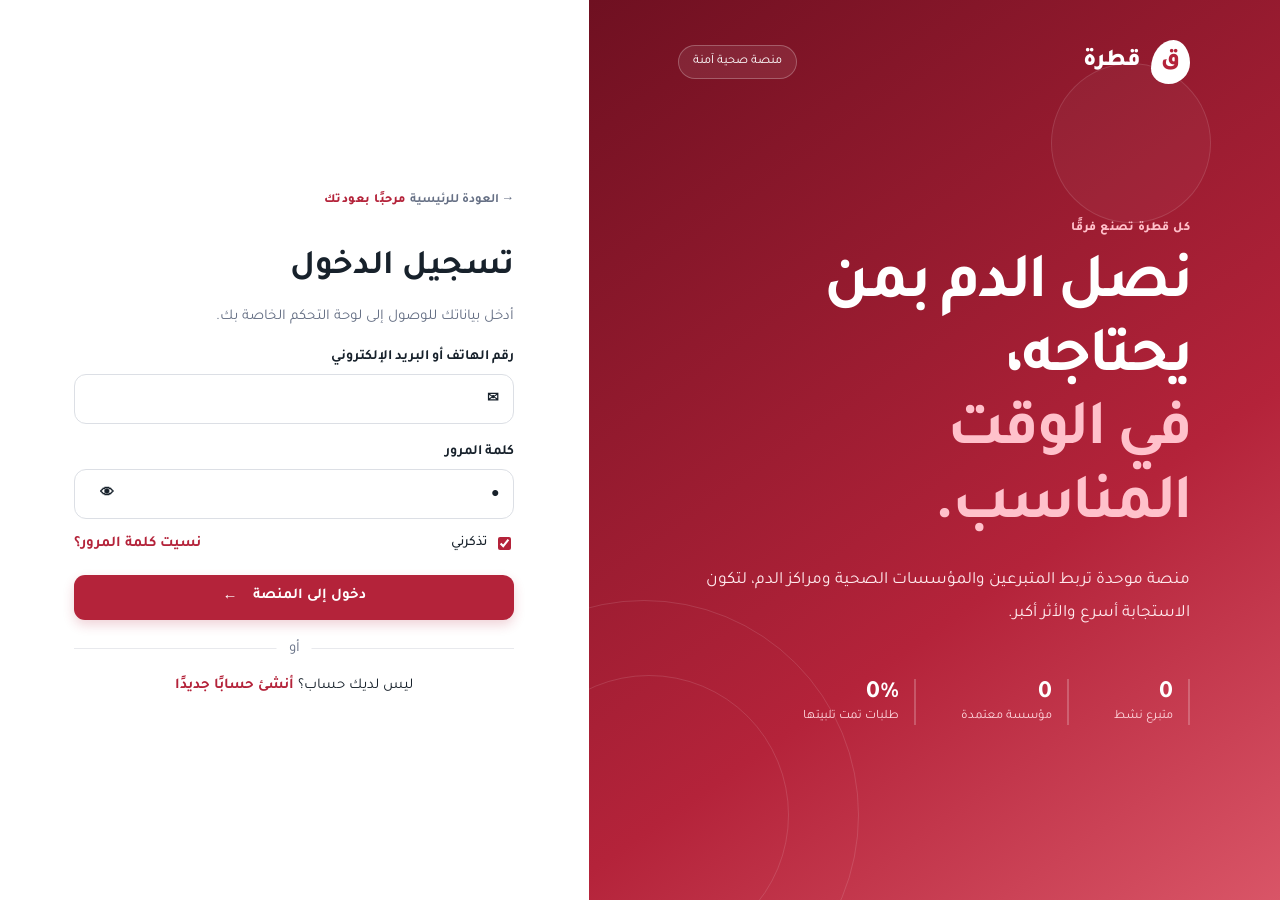
==== login.html @ ece68a0a "Initial MVP" ====
<!doctype html>
<html lang="ar" dir="rtl">
<head>
  <meta charset="UTF-8">
  <meta name="viewport" content="width=device-width, initial-scale=1.0">
  <meta name="theme-color" content="#b4233a">
  <title>تسجيل الدخول | قطرة</title>
  <link rel="preconnect" href="https://fonts.googleapis.com">
  <link rel="preconnect" href="https://fonts.gstatic.com" crossorigin>
  <link href="https://fonts.googleapis.com/css2?family=Tajawal:wght@400;500;600;700;800&display=swap" rel="stylesheet">
  <link rel="stylesheet" href="styles.css">
</head>
<body>
  <div id="toast" class="toast" role="status" aria-live="polite"></div>
  <main class="login-screen">
    <section class="login-visual">
      <nav class="landing-nav"><a class="brand brand-light" href="index.html"><span class="brand-mark">ق</span><span>قطرة</span></a><span class="secure-pill">منصة صحية آمنة</span></nav>
      <div class="hero-copy"><span class="eyebrow light">كل قطرة تصنع فرقًا</span><h1>نصل الدم بمن يحتاجه،<br><em>في الوقت المناسب.</em></h1><p>منصة موحدة تربط المتبرعين والمؤسسات الصحية ومراكز الدم، لتكون الاستجابة أسرع والأثر أكبر.</p><div class="impact-row"><div><strong>0</strong><span>متبرع نشط</span></div><div><strong>0</strong><span>مؤسسة معتمدة</span></div><div><strong>0%</strong><span>طلبات تمت تلبيتها</span></div></div></div>
      <div class="blood-art" aria-hidden="true"><span></span><span></span><span></span></div>
    </section>
    <section class="login-panel">
      <div class="login-box">
        <a class="auth-back" href="index.html">→ العودة للرئيسية</a>
        <div class="mobile-brand"><span class="brand-mark">ق</span><strong>قطرة</strong></div>
        <span class="eyebrow">مرحبًا بعودتك</span><h2>تسجيل الدخول</h2><p class="muted">أدخل بياناتك للوصول إلى لوحة التحكم الخاصة بك.</p>
        <form id="login-form" novalidate>
          <label>رقم الهاتف أو البريد الإلكتروني<div class="input-wrap"><span>✉</span><input id="login-id" type="text" autocomplete="username" required></div></label>
          <label>كلمة المرور<div class="input-wrap"><span>●</span><input id="login-password" type="password" autocomplete="current-password" minlength="8" required><button type="button" class="icon-btn password-toggle" aria-label="إظهار كلمة المرور">👁</button></div></label>
          <div class="form-between"><label class="check"><input type="checkbox" checked> تذكرني</label><button type="button" class="link-btn" id="forgot-password">نسيت كلمة المرور؟</button></div>
          <button class="primary-btn wide" type="submit">دخول إلى المنصة <span>←</span></button>
        </form>
        <div class="divider"><span>أو</span></div><p class="signup-line">ليس لديك حساب؟ <a class="link-btn" href="register.html">أنشئ حسابًا جديدًا</a></p>
      </div>
    </section>
  </main>
  <script src="accounts.js"></script>
  <script src="login.js"></script>
</body>
</html>
---- styles.css ----
:root{--primary:#b4233a;--primary-dark:#83172a;--primary-soft:#fff0f2;--ink:#17212b;--muted:#667085;--line:#e8e9ed;--surface:#fff;--bg:#f6f7f9;--green:#138a62;--green-soft:#eaf8f2;--amber:#c98213;--amber-soft:#fff7e6;--blue:#3478d4;--blue-soft:#edf5ff;--shadow:0 12px 34px rgba(30,36,50,.08);--radius:18px}
*{box-sizing:border-box}html{scroll-behavior:smooth}body{margin:0;font-family:"Tajawal",sans-serif;background:var(--bg);color:var(--ink);font-size:15px}button,input,select,textarea{font:inherit}button{cursor:pointer}a{text-decoration:none;color:inherit}.hidden{display:none!important}.mobile-only{display:none}.muted{color:var(--muted);line-height:1.7}.eyebrow{display:inline-block;color:var(--primary);font-size:.78rem;font-weight:800;letter-spacing:.04em;margin-bottom:8px}.eyebrow.light{color:#ffc0ca}.brand{display:flex;align-items:center;gap:10px;font-size:1.5rem;font-weight:800}.brand-mark{display:grid;place-items:center;width:39px;height:44px;color:#fff;background:var(--primary);border-radius:58% 42% 55% 45% / 65% 52% 48% 35%;font-weight:800}.brand-light .brand-mark{color:var(--primary);background:#fff}.login-screen{min-height:100vh;display:grid;grid-template-columns:1.08fr .92fr;background:#fff}.login-visual{position:relative;overflow:hidden;padding:40px 7vw;background:linear-gradient(145deg,#6f1021,#b4233a 63%,#d95567);color:#fff;display:flex;flex-direction:column}.landing-nav{display:flex;align-items:center;justify-content:space-between;z-index:1}.secure-pill{border:1px solid rgba(255,255,255,.25);border-radius:999px;padding:8px 14px;font-size:.8rem;background:rgba(255,255,255,.08)}.hero-copy{margin:auto 0;max-width:620px;position:relative;z-index:1}.hero-copy h1{font-size:clamp(2.6rem,5vw,5.2rem);line-height:1.15;margin:8px 0 20px;letter-spacing:-.04em}.hero-copy h1 em{font-style:normal;color:#ffc1cb}.hero-copy>p{font-size:1.08rem;line-height:1.9;max-width:540px;color:#ffe9ed}.impact-row{display:flex;gap:45px;margin-top:48px}.impact-row div{display:flex;flex-direction:column;border-right:2px solid rgba(255,255,255,.22);padding-right:15px}.impact-row strong{font-size:1.55rem}.impact-row span{font-size:.8rem;color:#ffd7de}.blood-art span{position:absolute;border:1px solid rgba(255,255,255,.12);border-radius:50%}.blood-art span:nth-child(1){width:430px;height:430px;left:-160px;bottom:-130px}.blood-art span:nth-child(2){width:280px;height:280px;left:-80px;bottom:-55px}.blood-art span:nth-child(3){width:160px;height:160px;right:10%;top:7%;background:rgba(255,255,255,.035)}.login-panel{display:grid;place-items:center;padding:42px}.login-box{width:min(440px,100%)}.login-box h2{font-size:2.15rem;margin:4px 0}.mobile-brand{display:none}.login-box label{display:block;font-weight:700;font-size:.88rem;margin:20px 0 8px}.input-wrap{height:50px;border:1px solid #dcdfe5;border-radius:12px;display:flex;align-items:center;padding:0 14px;gap:10px;margin-top:8px;transition:.2s}.input-wrap:focus-within{border-color:var(--primary);box-shadow:0 0 0 3px var(--primary-soft)}.input-wrap input{border:0;outline:0;width:100%;background:transparent}.icon-btn{border:0;background:transparent;color:inherit;width:40px;height:40px;border-radius:10px;display:inline-grid;place-items:center}.icon-btn:hover{background:#f0f1f3}.form-between{display:flex;justify-content:space-between;align-items:center;margin:15px 0 22px}.form-between label{margin:0;font-weight:500}.check{display:flex!important;align-items:center;gap:7px}.check input{accent-color:var(--primary)}.link-btn{border:0;background:none;color:var(--primary);font-weight:700;padding:0}.primary-btn,.secondary-btn,.danger-btn{border:0;border-radius:11px;padding:12px 18px;font-weight:700;transition:.2s}.primary-btn{background:var(--primary);color:#fff;box-shadow:0 5px 12px rgba(180,35,58,.2)}.primary-btn:hover{background:var(--primary-dark);transform:translateY(-1px)}.secondary-btn{background:#fff;border:1px solid var(--line);color:var(--ink)}.danger-btn{background:var(--primary-soft);color:var(--primary)}.wide{width:100%;display:flex;justify-content:center;gap:16px}.divider{height:1px;background:var(--line);margin:28px 0;position:relative}.divider span{position:absolute;left:50%;top:50%;transform:translate(-50%,-50%);background:#fff;padding:0 12px;color:var(--muted)}.signup-line{text-align:center}.demo-box{margin-top:26px;padding:14px;background:#fafafa;border-radius:12px;display:flex;align-items:center;justify-content:space-between;color:var(--muted);font-size:.85rem}.demo-box select{border:0;background:transparent;color:var(--primary);font-weight:700;outline:0}.app-shell{min-height:100vh}.sidebar{position:fixed;right:0;top:0;bottom:0;width:270px;background:#fff;border-left:1px solid var(--line);padding:25px 18px;display:flex;flex-direction:column;z-index:20}.sidebar-head{display:flex;justify-content:space-between;padding:0 10px 22px}.role-card{display:flex;align-items:center;gap:10px;padding:14px 10px;background:#fafafa;border-radius:14px;margin-bottom:22px}.avatar{width:40px;height:40px;border-radius:12px;display:grid;place-items:center;background:var(--primary-soft);color:var(--primary);font-weight:800}.avatar.small{width:36px;height:36px}.role-card div:nth-child(2),.profile-button span:nth-child(2){display:flex;flex-direction:column;min-width:0}.role-card strong{font-size:.9rem}.role-card span,.profile-button small{color:var(--muted);font-size:.72rem}.online-dot{width:8px;height:8px;border-radius:50%;background:#20b882;margin-right:auto}.side-nav{overflow:auto;display:flex;flex-direction:column;gap:4px}.nav-label{font-size:.72rem;color:#98a0ab;font-weight:700;padding:12px}.nav-item{display:flex;align-items:center;gap:12px;border:0;background:transparent;border-radius:11px;padding:11px 13px;color:#57606b;text-align:right;width:100%;font-weight:600}.nav-item:hover{background:#faf2f4;color:var(--primary)}.nav-item.active{background:var(--primary-soft);color:var(--primary);font-weight:800}.nav-item .nav-icon{width:22px;text-align:center}.nav-badge{margin-right:auto;background:var(--primary);color:#fff;border-radius:999px;font-size:.68rem;padding:2px 7px}.sidebar-footer{margin-top:auto}.support-card{background:linear-gradient(140deg,#fff2f4,#fff);padding:13px;border:1px solid #f7dce1;border-radius:13px;display:flex;gap:10px}.support-card div{display:flex;flex-direction:column}.support-card strong{font-size:.8rem}.support-card small{color:var(--muted);font-size:.68rem;line-height:1.5}.support-icon{color:var(--primary);font-size:1.3rem}.logout-btn{width:100%;border:0;background:none;color:var(--muted);text-align:right;padding:16px 12px 0}.main-content{margin-right:270px;min-height:100vh}.topbar{height:90px;background:rgba(255,255,255,.9);backdrop-filter:blur(14px);border-bottom:1px solid var(--line);display:flex;justify-content:space-between;align-items:center;padding:0 34px;position:sticky;top:0;z-index:15}.topbar h1{font-size:1.35rem;margin:0}.topbar p{font-size:.75rem;color:var(--muted);margin:5px 0 0}.topbar-start,.top-actions{display:flex;align-items:center;gap:14px}.search{width:280px;height:43px;background:#f7f7f8;border:1px solid #eeeeef;border-radius:11px;display:flex;align-items:center;padding:0 12px;gap:8px}.search input{border:0;outline:0;background:none;width:100%}.search kbd{font-size:.65rem;color:#9b9da3;border:1px solid #ddd;padding:2px 5px;border-radius:5px;direction:ltr}.notify-btn{position:relative;border:1px solid var(--line);background:#fff}.notify-btn b{position:absolute;top:-3px;left:-3px;background:var(--primary);color:#fff;border-radius:10px;font-size:.6rem;padding:2px 5px;border:2px solid #fff}.profile-button{display:flex;align-items:center;gap:9px;border:0;background:none;text-align:right}.page-content{padding:28px 34px 50px;max-width:1600px;margin:auto}.welcome{display:flex;align-items:center;justify-content:space-between;margin-bottom:25px}.welcome h2{font-size:1.7rem;margin:0 0 5px}.welcome p{margin:0;color:var(--muted)}.button-row{display:flex;gap:9px}.stats-grid{display:grid;grid-template-columns:repeat(4,1fr);gap:16px;margin-bottom:20px}.stat-card,.card{background:#fff;border:1px solid #eceef0;border-radius:var(--radius);box-shadow:0 3px 10px rgba(30,36,50,.025)}.stat-card{padding:20px}.stat-top{display:flex;align-items:start;justify-content:space-between}.stat-icon{width:43px;height:43px;border-radius:13px;display:grid;place-items:center;background:var(--primary-soft);color:var(--primary);font-weight:800}.stat-icon.green{background:var(--green-soft);color:var(--green)}.stat-icon.blue{background:var(--blue-soft);color:var(--blue)}.stat-icon.amber{background:var(--amber-soft);color:var(--amber)}.stat-label{color:var(--muted);font-size:.84rem}.stat-value{font-size:1.8rem;font-weight:800;margin:9px 0 4px}.trend{font-size:.72rem;color:var(--green);font-weight:700}.trend.down{color:var(--primary)}.dashboard-grid{display:grid;grid-template-columns:1.65fr 1fr;gap:18px;margin-bottom:18px}.card{padding:20px}.card-head{display:flex;align-items:center;justify-content:space-between;margin-bottom:20px}.card-head h3{font-size:1rem;margin:0}.card-head p{font-size:.75rem;color:var(--muted);margin:4px 0 0}.text-action{border:0;background:none;color:var(--primary);font-weight:700;font-size:.8rem}.chart{height:220px;display:flex;align-items:end;gap:16px;padding:20px 8px 0;border-bottom:1px solid var(--line);background:repeating-linear-gradient(to top,transparent,transparent 54px,#f2f3f4 55px)}.bar-group{flex:1;height:100%;display:flex;align-items:end;justify-content:center;gap:5px;position:relative}.bar{width:13px;border-radius:7px 7px 2px 2px;background:var(--primary);min-height:10px;transition:.3s}.bar.alt{background:#efb3bd}.bar-group span{position:absolute;bottom:-25px;font-size:.67rem;color:var(--muted)}.chart-legend{display:flex;gap:18px;margin-top:35px;font-size:.75rem;color:var(--muted)}.legend-dot{display:inline-block;width:8px;height:8px;border-radius:50%;background:var(--primary);margin-left:5px}.legend-dot.alt{background:#efb3bd}.blood-grid{display:grid;grid-template-columns:repeat(4,1fr);gap:10px}.blood-cell{border:1px solid var(--line);border-radius:12px;padding:12px;text-align:center;position:relative;overflow:hidden}.blood-cell.low{border-color:#f4cbd1;background:#fffafb}.blood-type{font-weight:800;color:var(--primary);font-size:1.05rem}.blood-cell strong{display:block;font-size:1.35rem;margin:5px}.blood-cell small{color:var(--muted)}.progress{height:5px;background:#eee;border-radius:5px;margin-top:9px;overflow:hidden}.progress span{display:block;height:100%;background:var(--green);border-radius:5px}.blood-cell.low .progress span{background:var(--primary)}.table-card{overflow:hidden}.table-wrap{overflow-x:auto}.data-table{width:100%;border-collapse:collapse;white-space:nowrap}.data-table th{text-align:right;color:#8b929c;font-size:.73rem;font-weight:700;background:#fafafa;padding:12px}.data-table td{padding:14px 12px;border-bottom:1px solid #f0f1f2;font-size:.82rem}.data-table tr:last-child td{border-bottom:0}.request-id{font-weight:800;color:var(--primary)}.status{display:inline-flex;align-items:center;gap:5px;padding:5px 9px;border-radius:999px;font-size:.7rem;font-weight:700}.status::before{content:"";width:5px;height:5px;border-radius:50%;background:currentColor}.status.green{color:var(--green);background:var(--green-soft)}.status.red{color:var(--primary);background:var(--primary-soft)}.status.amber{color:var(--amber);background:var(--amber-soft)}.status.blue{color:var(--blue);background:var(--blue-soft)}.status.gray{color:#667085;background:#f0f1f3}.urgent{font-weight:800;color:var(--primary)}.action-dots{border:0;background:none;font-size:1.2rem}.page-heading{display:flex;justify-content:space-between;align-items:end;margin-bottom:20px}.page-heading h2{margin:0;font-size:1.5rem}.page-heading p{margin:6px 0 0;color:var(--muted)}.filters{display:flex;gap:10px;margin-bottom:16px}.filter-control{border:1px solid var(--line);background:#fff;border-radius:10px;padding:10px 12px;color:#555;min-width:140px}.empty{text-align:center;padding:60px 20px}.empty-icon{width:65px;height:65px;border-radius:20px;background:var(--primary-soft);display:grid;place-items:center;color:var(--primary);font-size:1.7rem;margin:0 auto 15px}.list{display:flex;flex-direction:column}.list-item{display:flex;gap:13px;padding:15px 0;border-bottom:1px solid var(--line);align-items:center}.list-item:last-child{border:0}.list-item-icon{width:42px;height:42px;border-radius:12px;display:grid;place-items:center;background:var(--primary-soft);color:var(--primary);flex:none}.list-item-main{flex:1}.list-item-main strong{display:block;font-size:.85rem}.list-item-main p{margin:4px 0 0;color:var(--muted);font-size:.75rem}.list-item time{font-size:.7rem;color:#9ca1a9}.notification.unread{background:#fff9fa;margin:0 -20px;padding-right:20px;padding-left:20px}.donor-hero{background:linear-gradient(135deg,#81182a,#bd3047);color:#fff;border-radius:22px;padding:28px;display:flex;justify-content:space-between;align-items:center;margin-bottom:18px;overflow:hidden;position:relative}.donor-hero h2{font-size:1.7rem;margin:0 0 8px}.availability{display:flex;align-items:center;gap:12px;background:rgba(255,255,255,.12);padding:14px 18px;border-radius:14px}.toggle{width:48px;height:26px;border:0;border-radius:20px;background:#fff;position:relative}.toggle::after{content:"";position:absolute;top:4px;left:4px;width:18px;height:18px;border-radius:50%;background:var(--green);transition:.2s}.toggle.off{background:#ddd}.toggle.off::after{left:26px;background:#888}.modal-backdrop{position:fixed;inset:0;background:rgba(17,24,39,.52);display:grid;place-items:center;padding:20px;z-index:100;backdrop-filter:blur(3px)}.modal{width:min(620px,100%);max-height:90vh;overflow:auto;background:#fff;border-radius:20px;box-shadow:var(--shadow)}.modal-head{display:flex;justify-content:space-between;align-items:start;padding:23px 24px;border-bottom:1px solid var(--line)}.modal-head h2{margin:0}.modal-body{padding:24px}.form-grid{display:grid;grid-template-columns:1fr 1fr;gap:15px}.field{display:flex;flex-direction:column;gap:7px;font-size:.8rem;font-weight:700}.field.full{grid-column:1/-1}.field input,.field select,.field textarea{border:1px solid var(--line);border-radius:10px;padding:11px;outline:none;background:#fff}.field input:focus,.field select:focus,.field textarea:focus{border-color:var(--primary);box-shadow:0 0 0 3px var(--primary-soft)}.modal-actions{display:flex;justify-content:flex-start;gap:9px;margin-top:22px}.toast{position:fixed;left:25px;bottom:25px;background:#173d31;color:#fff;padding:13px 18px;border-radius:12px;box-shadow:var(--shadow);z-index:200;transform:translateY(90px);opacity:0;transition:.3s}.toast.show{transform:none;opacity:1}.overlay{display:none}
@media(max-width:1100px){.stats-grid{grid-template-columns:repeat(2,1fr)}.dashboard-grid{grid-template-columns:1fr}.login-visual{padding:35px}.hero-copy h1{font-size:3rem}.impact-row{gap:20px}.search{width:210px}}
@media(max-width:780px){.mobile-only{display:inline-grid}.login-screen{grid-template-columns:1fr}.login-visual{display:none}.login-panel{padding:25px;min-height:100vh}.mobile-brand{display:flex;align-items:center;gap:9px;margin-bottom:45px;font-size:1.4rem}.sidebar{transform:translateX(105%);transition:.25s;width:280px}.sidebar.open{transform:none;box-shadow:-15px 0 40px rgba(0,0,0,.15)}.overlay.show{display:block;position:fixed;inset:0;background:rgba(0,0,0,.35);z-index:19}.main-content{margin-right:0}.topbar{height:75px;padding:0 17px}.topbar p,.profile-button span:nth-child(2),.profile-button>span:last-child,.search{display:none}.page-content{padding:20px 16px 40px}.welcome,.page-heading{align-items:start;gap:15px}.welcome h2{font-size:1.35rem}.stats-grid{grid-template-columns:1fr 1fr;gap:10px}.stat-card{padding:15px}.stat-value{font-size:1.45rem}.blood-grid{grid-template-columns:repeat(2,1fr)}.filters{overflow-x:auto}.donor-hero{flex-direction:column;align-items:start;gap:20px}.form-grid{grid-template-columns:1fr}.field.full{grid-column:auto}}
@media(max-width:460px){.stats-grid{grid-template-columns:1fr}.welcome,.page-heading{flex-direction:column}.button-row{width:100%}.button-row button{flex:1}.login-panel{padding:20px}.impact-row{flex-direction:column}.top-actions{gap:5px}}

/* Public landing page */
.landing-screen{min-height:100vh;background:#fff;overflow:hidden}.public-header{height:84px;max-width:1320px;margin:auto;padding:0 34px;display:flex;align-items:center;gap:55px;position:relative;z-index:10}.public-nav{display:flex;align-items:center;gap:32px;margin:auto}.public-nav a{font-size:.88rem;font-weight:600;color:#4b5563;transition:.2s}.public-nav a:hover{color:var(--primary)}.public-actions{display:flex;align-items:center;gap:8px}.ghost-btn{border:0;background:transparent;padding:11px 16px;font-weight:700;color:var(--ink)}.public-menu-btn{display:none}.landing-hero{min-height:650px;max-width:1320px;margin:auto;padding:45px 50px 72px;display:grid;grid-template-columns:1.02fr .98fr;align-items:center;gap:65px}.hero-content{position:relative;z-index:2}.landing-kicker{display:inline-flex;align-items:center;gap:8px;background:var(--primary-soft);color:var(--primary);border:1px solid #f8d6dc;border-radius:999px;padding:7px 12px;font-size:.78rem;font-weight:800}.landing-kicker i{width:7px;height:7px;background:var(--primary);border-radius:50%;box-shadow:0 0 0 5px rgba(180,35,58,.09)}.hero-content h1{font-size:clamp(3.2rem,6vw,5.8rem);line-height:1.05;letter-spacing:-.06em;margin:22px 0 24px}.hero-content h1 em{font-style:normal;color:var(--primary)}.hero-content>p{max-width:600px;color:var(--muted);font-size:1.08rem;line-height:2}.hero-actions{display:flex;align-items:center;gap:24px;margin-top:32px}.hero-primary{padding:15px 23px;border-radius:13px}.watch-link{display:flex;align-items:center;gap:9px;font-size:.88rem;font-weight:700}.play-icon{width:38px;height:38px;border:1px solid #e3e5e8;border-radius:50%;display:grid;place-items:center;color:var(--primary);font-size:.7rem}.trust-row{display:flex;align-items:center;gap:12px;margin-top:42px}.avatar-stack{display:flex;direction:ltr}.avatar-stack span,.mini-avatars span{width:33px;height:33px;border-radius:50%;border:3px solid #fff;background:#f8d7dd;color:var(--primary);display:grid;place-items:center;font-size:.7rem;font-weight:800;margin-left:-8px}.avatar-stack span:nth-child(even),.mini-avatars span:nth-child(even){background:#dfe8f1;color:#385671}.trust-row>div:last-child{display:flex;flex-direction:column}.trust-row strong{font-size:.84rem}.trust-row small{font-size:.72rem;color:var(--muted);margin-top:3px}.hero-visual{height:530px;position:relative;display:grid;place-items:center}.hero-visual::before{content:"";position:absolute;inset:6% 7%;background:radial-gradient(circle,#fff 28%,#fff2f4 29%,#fff7f8 54%,transparent 55%);border-radius:50%}.hero-circle{position:absolute;border-radius:50%;border:1px dashed #efc3ca}.circle-one{width:450px;height:450px}.circle-two{width:340px;height:340px;border-style:solid;border-color:#f5d8dd}.drop-illustration{width:245px;height:300px;position:relative;z-index:2;background:linear-gradient(145deg,#d4455c 5%,#a81831 64%,#761326);border-radius:68% 32% 66% 34% / 72% 45% 55% 28%;transform:rotate(45deg);box-shadow:-24px 32px 45px rgba(139,22,42,.25),inset 10px 10px 24px rgba(255,255,255,.16);display:grid;place-items:center}.drop-shine{position:absolute;width:46px;height:100px;border-radius:60%;background:linear-gradient(to bottom,rgba(255,255,255,.45),transparent);right:42px;top:25px}.heart-line{color:#fff;font-size:4rem;transform:rotate(-45deg);filter:drop-shadow(0 4px 8px rgba(0,0,0,.18))}.floating-card{position:absolute;z-index:4;background:rgba(255,255,255,.95);box-shadow:0 18px 45px rgba(50,31,35,.12);border:1px solid rgba(255,255,255,.8);border-radius:15px;padding:13px 15px;display:flex;align-items:center;gap:10px;backdrop-filter:blur(10px)}.emergency-card{right:-12px;top:82px}.emergency-card b{font-size:.65rem;color:var(--green);background:var(--green-soft);padding:5px 7px;border-radius:7px}.float-icon{width:35px;height:35px;background:var(--primary-soft);color:var(--primary);border-radius:10px;display:grid;place-items:center;font-weight:800}.floating-card div:not(.mini-avatars){display:flex;flex-direction:column}.floating-card strong{font-size:.78rem}.floating-card small{font-size:.66rem;color:var(--muted);margin-top:3px}.donor-card{left:-20px;bottom:85px}.mini-avatars{display:flex;direction:ltr;padding-left:7px}.mini-avatars span{width:29px;height:29px}.pulse-ring{position:absolute;width:15px;height:15px;border-radius:50%;background:var(--green);right:20px;bottom:140px;box-shadow:0 0 0 7px rgba(19,138,98,.12),0 0 0 14px rgba(19,138,98,.06)}.impact-strip{max-width:1250px;margin:0 auto 90px;display:grid;grid-template-columns:repeat(4,1fr);border:1px solid var(--line);border-radius:18px;box-shadow:0 12px 32px rgba(25,33,45,.05);background:#fff;padding:22px 10px}.impact-strip>div{display:flex;align-items:center;justify-content:center;gap:13px;border-left:1px solid var(--line)}.impact-strip>div:last-child{border:0}.impact-icon{width:42px;height:42px;border-radius:13px;background:var(--primary-soft);color:var(--primary);display:grid;place-items:center;font-weight:800}.impact-strip p{margin:0;display:flex;flex-direction:column}.impact-strip strong{font-size:1.35rem}.impact-strip small{font-size:.72rem;color:var(--muted);margin-top:3px}.public-section{padding:95px 35px;max-width:1250px;margin:auto}.section-intro{text-align:center;max-width:590px;margin:0 auto 50px}.section-intro h2{font-size:2.3rem;margin:5px 0 12px}.section-intro p{color:var(--muted);line-height:1.8}.steps-grid{display:grid;grid-template-columns:repeat(3,1fr);gap:20px}.step-card{padding:28px;border:1px solid var(--line);border-radius:20px;position:relative;background:#fff;transition:.25s}.step-card:hover{transform:translateY(-5px);box-shadow:var(--shadow)}.step-card.featured{background:linear-gradient(145deg,#8f192d,#bd3047);color:#fff;border-color:transparent;box-shadow:0 18px 40px rgba(180,35,58,.18)}.step-number{position:absolute;left:22px;top:20px;font-size:2.2rem;font-weight:800;color:#eef0f2}.featured .step-number{color:rgba(255,255,255,.13)}.feature-icon{width:52px;height:52px;border-radius:15px;background:var(--primary-soft);color:var(--primary);display:grid;place-items:center;font-size:1.3rem;margin-bottom:28px}.featured .feature-icon{background:rgba(255,255,255,.13);color:#fff}.step-card h3{margin:0 0 10px}.step-card p{color:var(--muted);line-height:1.8;margin:0;font-size:.85rem}.featured p{color:#ffe3e8}.services-section{max-width:none;background:#fafafb}.services-section .service-grid,.services-section .section-intro{max-width:1180px;margin-left:auto;margin-right:auto}.service-grid{display:grid;grid-template-columns:repeat(4,1fr);gap:16px}.service-grid article{background:#fff;border:1px solid var(--line);border-radius:17px;padding:24px}.service-grid article>span{display:grid;place-items:center;width:46px;height:46px;border-radius:13px;background:var(--primary-soft);color:var(--primary);font-size:1.2rem}.service-grid h3{margin:18px 0 8px}.service-grid p{font-size:.8rem;color:var(--muted);line-height:1.8;margin:0}.public-cta{max-width:1180px;margin:90px auto;padding:50px 58px;border-radius:25px;color:#fff;background:linear-gradient(120deg,#711326,#b4233a 65%,#d64b61);display:flex;align-items:center;justify-content:space-between;gap:35px;box-shadow:0 22px 50px rgba(125,20,38,.18)}.public-cta h2{font-size:2rem;max-width:600px;margin:5px 0}.public-cta p{color:#ffdae0}.light-btn{border:0;background:#fff;color:var(--primary);border-radius:12px;padding:14px 20px;font-weight:800;white-space:nowrap}.public-footer{max-width:1250px;margin:auto;border-top:1px solid var(--line);padding:30px 15px;display:flex;align-items:center;gap:30px;color:var(--muted);font-size:.75rem}.public-footer p{margin:auto}

/* Registration and authentication */
.auth-back{border:0;background:transparent;color:var(--muted);padding:0;margin-bottom:35px;font-size:.8rem;font-weight:700}.auth-back:hover{color:var(--primary)}.register-screen{min-height:100vh;background:#fff}.register-header{height:78px;padding:0 4vw;display:flex;align-items:center;justify-content:space-between;border-bottom:1px solid var(--line);position:relative;z-index:3}.register-header p{font-size:.82rem;color:var(--muted)}.register-layout{min-height:calc(100vh - 78px);display:grid;grid-template-columns:minmax(320px,.72fr) 1.28fr}.register-aside{background:linear-gradient(150deg,#741326,#b4233a);padding:45px 5vw;color:#fff;display:flex;flex-direction:column;justify-content:center;position:relative;overflow:hidden}.register-aside::after{content:"";position:absolute;width:360px;height:360px;border-radius:50%;border:1px solid rgba(255,255,255,.1);left:-170px;bottom:-160px;box-shadow:0 0 0 70px rgba(255,255,255,.025),0 0 0 140px rgba(255,255,255,.018)}.light-back{color:#ffdbe2;position:absolute;top:34px;right:4vw}.register-aside h1{font-size:clamp(2rem,3.5vw,3.5rem);line-height:1.25;margin:8px 0 20px;max-width:510px}.register-aside p{color:#ffdbe2;line-height:1.9;max-width:500px}.register-benefits{list-style:none;padding:0;margin:55px 0 0;display:flex;flex-direction:column;gap:15px}.register-benefits li{display:flex;align-items:center;gap:10px;font-size:.85rem}.register-benefits span{width:25px;height:25px;border-radius:50%;display:grid;place-items:center;background:rgba(255,255,255,.13)}.register-content{padding:50px;display:grid;place-items:center;background:#fcfcfd}.register-box{width:min(680px,100%);background:#fff;border:1px solid var(--line);border-radius:22px;padding:34px;box-shadow:0 15px 45px rgba(30,36,50,.06)}.register-progress{display:flex;align-items:start;margin-bottom:42px}.progress-step{display:flex;flex-direction:column;align-items:center;gap:7px;color:#a0a5ad;min-width:90px}.progress-step b{width:31px;height:31px;border-radius:50%;display:grid;place-items:center;background:#f1f2f4;font-size:.75rem}.progress-step span{font-size:.66rem;font-weight:700;white-space:nowrap}.progress-step.active{color:var(--primary)}.progress-step.active b{background:var(--primary);color:#fff;box-shadow:0 0 0 6px var(--primary-soft)}.register-progress>i{height:1px;background:#e8e9ec;flex:1;margin-top:15px}.register-progress>i.active{background:var(--primary)}.register-step{display:none}.register-step.active{display:block;animation:stepIn .3s ease}.register-step h2{font-size:1.8rem;margin:4px 0 5px}@keyframes stepIn{from{opacity:0;transform:translateX(-15px)}to{opacity:1;transform:none}}.account-types{display:grid;gap:11px;margin:28px 0 22px}.account-type{border:1px solid var(--line);border-radius:13px;padding:14px;display:flex;align-items:center;gap:13px;cursor:pointer;transition:.2s}.account-type:hover,.account-type.selected{border-color:var(--primary);background:#fffafb;box-shadow:0 0 0 2px var(--primary-soft)}.account-type input{display:none}.account-icon{width:43px;height:43px;display:grid;place-items:center;border-radius:11px;background:var(--primary-soft);color:var(--primary);font-size:1.2rem}.account-type div{display:flex;flex-direction:column}.account-type strong{font-size:.86rem}.account-type small{font-size:.7rem;color:var(--muted);margin-top:4px}.account-type>i{margin-right:auto;width:20px;height:20px;border:1px solid #ddd;border-radius:50%;display:grid;place-items:center;color:transparent;font-style:normal;font-size:.65rem}.account-type.selected>i{background:var(--primary);border-color:var(--primary);color:#fff}.register-fields{margin-top:25px;max-height:48vh;overflow:auto;padding:3px 2px 12px}.field-error{display:none;color:var(--primary);font-weight:500}.field.invalid .field-error{display:block}.field.invalid input,.field.invalid select{border-color:var(--primary)}.terms-check{grid-column:1/-1!important;margin:4px 0!important;font-size:.77rem!important}.terms-check a{color:var(--primary)}.register-buttons{display:flex;justify-content:space-between;margin-top:25px}.success-step{text-align:center}.success-mark{width:72px;height:72px;border-radius:50%;background:var(--green-soft);color:var(--green);display:grid;place-items:center;font-size:2rem;margin:5px auto 22px;box-shadow:0 0 0 10px rgba(19,138,98,.05)}.otp-inputs{display:flex;justify-content:center;gap:10px;margin:28px 0}.otp-inputs input{width:52px;height:55px;border:1px solid var(--line);border-radius:11px;text-align:center;font-size:1.4rem;font-weight:800;outline:none}.otp-inputs input:focus{border-color:var(--primary);box-shadow:0 0 0 3px var(--primary-soft)}.resend-btn{margin-top:18px}

@media(max-width:1050px){.public-nav{gap:17px}.landing-hero{gap:20px;padding-left:30px;padding-right:30px}.hero-content h1{font-size:4rem}.service-grid{grid-template-columns:repeat(2,1fr)}.register-layout{grid-template-columns:340px 1fr}.register-content{padding:28px}}
@media(max-width:780px){.public-header{height:72px;padding:0 18px}.public-actions,.public-nav{display:none}.public-menu-btn{display:grid;margin-right:auto}.public-header.menu-open{height:auto;min-height:72px;flex-wrap:wrap;padding-bottom:17px}.public-header.menu-open .public-nav{order:3;width:100%;display:flex;flex-direction:column;align-items:stretch;gap:0}.public-header.menu-open .public-nav a{padding:12px;border-top:1px solid var(--line)}.landing-hero{grid-template-columns:1fr;padding:55px 20px 25px;text-align:center}.hero-content>p{margin-left:auto;margin-right:auto}.hero-content h1{font-size:3.5rem}.hero-actions,.trust-row{justify-content:center}.hero-visual{height:410px}.drop-illustration{width:190px;height:235px}.circle-one{width:340px;height:340px}.circle-two{width:270px;height:270px}.emergency-card{right:0}.donor-card{left:0;bottom:55px}.impact-strip{grid-template-columns:1fr 1fr;margin:30px 16px 50px}.impact-strip>div{padding:15px;border-bottom:1px solid var(--line)}.impact-strip>div:nth-child(2){border-left:0}.public-section{padding:65px 18px}.steps-grid{grid-template-columns:1fr}.section-intro h2{font-size:1.85rem}.public-cta{margin:60px 16px;padding:35px 25px;flex-direction:column;align-items:start}.public-footer{margin:0 16px;flex-direction:column;text-align:center}.public-footer p{margin:0}.register-header{padding:0 18px}.register-layout{grid-template-columns:1fr}.register-aside{display:none}.register-content{padding:30px 16px}.register-box{padding:25px}.register-progress{margin-bottom:32px}.login-box .auth-back{display:block}.register-fields{max-height:none}}
@media(max-width:480px){.hero-content h1{font-size:2.75rem}.hero-actions{flex-direction:column}.hero-visual{height:350px}.drop-illustration{width:155px;height:195px}.circle-one{width:290px;height:290px}.circle-two{width:220px;height:220px}.emergency-card{top:45px;transform:scale(.88);transform-origin:right}.donor-card{transform:scale(.88);transform-origin:left}.impact-strip{grid-template-columns:1fr}.impact-strip>div{border-left:0}.service-grid{grid-template-columns:1fr}.register-header p{font-size:0}.register-header p .link-btn{font-size:.78rem}.register-box{padding:20px 16px}.progress-step{min-width:70px}.progress-step span{font-size:.58rem}.register-fields{grid-template-columns:1fr}.terms-check{grid-column:auto!important}}

/* Two separate registration paths */
.register-box-wide{width:min(760px,100%)}.path-choices{display:grid;grid-template-columns:1fr 1fr;gap:16px;margin:30px 0}.path-choice{border:1px solid var(--line);background:#fff;border-radius:18px;padding:23px;text-align:right;display:flex;flex-direction:column;align-items:flex-start;min-height:285px;transition:.22s}.path-choice:hover{transform:translateY(-4px);border-color:var(--primary);box-shadow:var(--shadow)}.path-choice .path-icon{width:55px;height:55px;border-radius:16px;background:var(--primary-soft);color:var(--primary);display:grid;place-items:center;font-size:1.5rem;margin-bottom:24px}.path-choice .blue-path{background:var(--blue-soft);color:var(--blue)}.path-choice div{display:flex;flex-direction:column}.path-choice strong{font-size:1.15rem}.path-choice small{font-size:.76rem;color:var(--muted);line-height:1.7;margin:7px 0 10px}.path-choice ul{padding:0 18px 0 0;margin:8px 0;color:var(--muted);font-size:.73rem;line-height:1.9}.path-choice b{margin-top:auto;color:var(--primary);font-size:.78rem}.institution-path:hover{border-color:var(--blue)}.institution-path b{color:var(--blue)}.required{color:var(--primary)}.no-scroll{max-height:none;overflow:visible}.flow-tag{float:left;border-radius:999px;background:var(--primary-soft);color:var(--primary);padding:6px 10px;font-size:.67rem;font-weight:800}.form-section-title{font-size:.9rem;margin:25px 0 12px;padding-bottom:10px;border-bottom:1px solid var(--line);display:flex;align-items:center;gap:8px}.form-section-title span{color:var(--primary)}.scope-options{display:grid;grid-template-columns:repeat(3,1fr);gap:10px}.scope-options label{cursor:pointer}.scope-options input{position:absolute;opacity:0;pointer-events:none}.scope-options label>span{height:100%;border:1px solid var(--line);border-radius:12px;padding:13px;display:flex;flex-direction:column;transition:.2s}.scope-options label>span:hover,.scope-options input:checked+span{border-color:var(--primary);background:var(--primary-soft);box-shadow:0 0 0 2px rgba(180,35,58,.07)}.scope-options strong{font-size:.78rem}.scope-options small{font-size:.66rem;color:var(--muted);line-height:1.6;margin-top:5px}.service-details{background:#fafbfc;border:1px solid var(--line);border-radius:13px;padding:15px;margin-top:13px}.service-details h4{margin:0 0 12px;font-size:.78rem}.service-check-grid{display:grid;grid-template-columns:1fr 1fr;gap:8px}.service-check-grid span{font-size:.69rem;color:#4f5965;display:flex;align-items:center;gap:6px}.service-check-grid i{font-style:normal;width:17px;height:17px;border-radius:50%;background:var(--green-soft);color:var(--green);display:grid;place-items:center;font-size:.55rem}.documents-grid{display:grid;gap:9px}.document-upload{position:relative;display:flex;align-items:center;gap:12px;border:1px dashed #ccd0d6;border-radius:12px;padding:13px;cursor:pointer;transition:.2s}.document-upload:hover,.document-upload.has-file{border-color:var(--primary);background:#fffafb}.document-upload input{position:absolute;width:1px;height:1px;opacity:0}.document-upload>span{width:38px;height:38px;border-radius:10px;background:var(--primary-soft);color:var(--primary);display:grid;place-items:center;font-weight:800}.document-upload>div{display:flex;flex-direction:column;min-width:0}.document-upload strong{font-size:.74rem}.document-upload small{font-size:.64rem;color:var(--muted);margin-top:3px}.document-upload>b{margin-right:auto;font-size:.65rem;color:var(--primary);max-width:160px;overflow:hidden;text-overflow:ellipsis;white-space:nowrap}.institution-terms{margin:16px 0!important;font-size:.72rem!important}.review-note{display:flex;gap:10px;background:var(--blue-soft);border-radius:12px;padding:13px;color:#315c8d}.review-note>span{width:25px;height:25px;border-radius:50%;background:#fff;display:grid;place-items:center;font-weight:800;font-family:serif}.review-note p{display:flex;flex-direction:column;margin:0}.review-note strong{font-size:.74rem}.review-note small{font-size:.65rem;margin-top:3px;line-height:1.6}.error-toast{background:#8c1b2d}.ghost-btn,.light-btn{display:inline-flex;align-items:center;justify-content:center}.auth-back{display:inline-block}
@media(max-width:700px){.path-choices{grid-template-columns:1fr}.path-choice{min-height:auto}.scope-options{grid-template-columns:1fr}.service-check-grid{grid-template-columns:1fr}.flow-tag{float:none;display:inline-block;margin-bottom:8px}.register-box-wide{padding-left:18px;padding-right:18px}}

/* Ranked blood suppliers */
.supplier-field>small{color:var(--muted);font-weight:500;line-height:1.6}.supplier-options{display:flex;flex-direction:column;gap:8px;margin-top:3px}.supplier-empty{padding:18px;border:1px dashed var(--line);border-radius:12px;background:#fafafa;color:var(--muted);font-size:.75rem;text-align:center}.supplier-option{display:flex;align-items:center;gap:11px;border:1px solid var(--line);border-radius:12px;padding:11px;cursor:pointer;transition:.2s}.supplier-option:hover{border-color:#d9a4ad}.supplier-option:has(input:checked){border-color:var(--primary);background:var(--primary-soft);box-shadow:0 0 0 2px rgba(180,35,58,.06)}.supplier-option input{accent-color:var(--primary);padding:0}.supplier-rank{width:27px;height:27px;border-radius:9px;background:#f1f2f4;color:var(--muted);display:grid;place-items:center;font-size:.7rem;font-weight:800;flex:none}.supplier-option:has(input:checked) .supplier-rank{background:var(--primary);color:#fff}.supplier-info{display:flex;flex-direction:column;flex:1;min-width:0}.supplier-info strong{font-size:.78rem}.supplier-info small{font-size:.66rem;color:var(--muted);font-weight:500;margin-top:3px}.supplier-stock{display:flex;flex-direction:column;align-items:center;min-width:64px;color:var(--green)}.supplier-stock b{font-size:1rem}.supplier-stock small{font-size:.58rem;color:var(--muted);font-weight:500}.supplier-stock.low{color:var(--primary)}.supplier-option.unavailable{opacity:.55;cursor:not-allowed;background:#fafafa}

/* Institution profile, employees and private audit log */
.profile-sections{display:grid;grid-template-columns:1fr 1fr;gap:16px}.profile-section{border:1px solid var(--line);border-radius:15px;padding:18px;background:#fff}.profile-section-head{display:flex;align-items:center;gap:12px;padding-bottom:15px;border-bottom:1px solid var(--line)}.profile-section-head h3{margin:0;font-size:.92rem}.profile-section-head p{margin:4px 0 0;color:var(--muted);font-size:.68rem}.profile-details{display:grid;grid-template-columns:1fr 1fr;gap:0 18px}.profile-field{display:flex;flex-direction:column;gap:5px;padding:14px 0;border-bottom:1px solid #f0f1f3}.profile-field small{color:var(--muted);font-size:.67rem}.profile-field strong{font-size:.78rem;line-height:1.5}.privacy-note{display:flex;align-items:center;gap:11px;background:var(--blue-soft);color:#315c8d;border-radius:13px;padding:13px 15px;margin-bottom:16px}.privacy-note>span{width:28px;height:28px;border-radius:9px;background:#fff;display:grid;place-items:center;flex:none;font-weight:800}.privacy-note>div{display:flex;flex-direction:column}.privacy-note strong{font-size:.76rem}.privacy-note small{font-size:.66rem;line-height:1.6;margin-top:3px}.compact-note{margin:18px 0 0}.primary-account{display:block;color:var(--primary);font-size:.6rem;margin-top:4px}.unavailable-message{color:var(--primary);background:var(--primary-soft);border-color:#f2cbd2}
.readonly-note{background:#f5f6f8;color:var(--muted)}.employee-remove{padding:7px 11px;font-size:.68rem}.remove-confirm{text-align:center;padding:8px 10px 4px}.remove-confirm .empty-icon{color:var(--primary);margin-bottom:12px}.remove-confirm h3{margin:0 0 6px}.remove-confirm p{margin:0}
@media(max-width:900px){.profile-sections{grid-template-columns:1fr}}
@media(max-width:560px){.profile-details{grid-template-columns:1fr}.supplier-option{align-items:flex-start}.supplier-stock{min-width:52px}}

/* Donation appeals and compatible donor responses */
.appeal-list{display:flex;flex-direction:column;gap:12px}.appeal-item{display:flex;align-items:center;gap:14px;border:1px solid var(--line);border-radius:15px;padding:16px;background:#fff}.appeal-blood{width:58px;height:58px;border-radius:18px;background:var(--primary-soft);color:var(--primary);display:grid;place-items:center;font-size:1.15rem;font-weight:800;flex:none}.appeal-content{display:flex;flex-direction:column;gap:5px;flex:1;min-width:0}.appeal-title{display:flex;align-items:center;gap:9px}.appeal-title>strong{font-size:.9rem}.appeal-content p{margin:0;font-size:.8rem;font-weight:700}.appeal-content>small{color:var(--muted);font-size:.68rem;line-height:1.5}.compatibility-note{margin-top:5px;color:var(--green);background:var(--green-soft);border-radius:9px;padding:7px 9px;font-size:.68rem;font-weight:700;width:fit-content}.appeal-responses{display:flex;flex-direction:column;gap:4px;background:#fafafa;border-radius:10px;padding:9px 11px;margin-top:5px}.appeal-responses strong{font-size:.7rem}.appeal-responses small{font-size:.65rem;color:var(--muted);line-height:1.6}.appeal-item>button{flex:none}.appeal-item button:disabled{opacity:.65;cursor:default}
.appointment-note{display:flex;flex-direction:column;gap:4px;margin-top:6px;padding:10px 12px;border-radius:10px;background:var(--blue-soft);color:#315c8d}.appointment-note strong{font-size:.72rem}.appointment-note small{font-size:.66rem}.appeal-response-list{display:flex;flex-direction:column;gap:7px;margin-top:7px}.appeal-response-row{display:flex;align-items:center;gap:10px;background:#fff;border:1px solid var(--line);border-radius:10px;padding:9px}.appeal-response-row>div{display:flex;flex-direction:column;gap:3px;flex:1}.appeal-response-row>div strong{font-size:.7rem}.appeal-response-row>div small{font-size:.63rem;color:var(--muted)}.appeal-response-row>button{padding:7px 10px;font-size:.66rem}
@media(max-width:700px){.appeal-item{align-items:flex-start;flex-wrap:wrap}.appeal-content{min-width:calc(100% - 76px)}.appeal-item>button{width:100%}}

/* Live zero-state charts and tables */
.table-empty-state{display:flex;min-height:130px;align-items:center;justify-content:center;flex-direction:column;gap:8px;text-align:center;color:var(--ink)}
.table-empty-state small{color:var(--muted);font-weight:400;white-space:normal}
.activity-actor-role{display:block;color:var(--muted);font-size:.62rem;font-weight:500;margin-top:4px;white-space:nowrap}
.removal-reason{white-space:normal!important;min-width:240px;line-height:1.7}
.metric-chart.all-zero{opacity:.82}
.metric-chart .bar.zero{min-height:4px;background:#eadde0}

/* Institution approval workflow */
.approval-lock-hero{display:flex;align-items:center;gap:18px;background:linear-gradient(135deg,#fff8e8,#fff);border:1px solid #f0d79a;border-radius:20px;padding:25px;margin-bottom:18px}
.approval-lock-hero.rejected{background:linear-gradient(135deg,#fff0f2,#fff);border-color:#efc2ca}
.approval-lock-hero>div:nth-child(2){flex:1}.approval-lock-hero h2{margin:3px 0 7px}.approval-lock-hero p{margin:0;color:var(--muted);line-height:1.7}
.approval-lock-icon{width:58px;height:58px;border-radius:17px;background:var(--amber-soft);color:var(--amber);display:grid;place-items:center;font-size:1.45rem;font-weight:800;flex:none}
.approval-lock-hero.rejected .approval-lock-icon{background:var(--primary-soft);color:var(--primary)}
.approval-status-banner{display:flex;align-items:center;gap:12px;border-radius:13px;padding:14px 16px;margin-bottom:16px;background:var(--amber-soft);color:#8a6112}
.approval-status-banner.approved{background:var(--green-soft);color:var(--green)}.approval-status-banner.rejected{background:var(--primary-soft);color:var(--primary)}
.approval-status-banner>span{width:32px;height:32px;border-radius:10px;background:#fff;display:grid;place-items:center;font-weight:800}.approval-status-banner>div{display:flex;flex-direction:column;gap:3px}.approval-status-banner small{font-size:.7rem}
.approval-documents{grid-column:1/-1}.document-review-list{display:grid;grid-template-columns:repeat(3,1fr);gap:10px;padding-top:15px}.document-review-item{display:flex;align-items:center;gap:9px;border:1px solid var(--line);border-radius:11px;padding:11px}.document-review-item>span:first-child{color:var(--primary)}.document-review-item>div{display:flex;flex-direction:column;gap:4px;min-width:0;flex:1}.document-review-item strong{font-size:.74rem}.document-review-item small{font-size:.63rem;color:var(--muted);overflow:hidden;text-overflow:ellipsis;white-space:nowrap}
.approval-list{display:flex;flex-direction:column;gap:10px}.approval-request{display:flex;align-items:center;gap:13px;border:1px solid var(--line);border-radius:14px;padding:15px}.approval-request-main{display:flex;align-items:center;gap:12px;flex:1}.approval-request-main p{margin:4px 0;color:var(--muted);font-size:.74rem}.approval-request-main small{font-size:.65rem;color:#9298a2}.approval-actions{position:sticky;bottom:-24px;background:#fff;border-top:1px solid var(--line);padding:16px 0 0;z-index:2}.warning-note{background:var(--primary-soft);color:var(--primary)}
@media(max-width:780px){.approval-lock-hero,.approval-request{align-items:flex-start;flex-wrap:wrap}.approval-lock-hero .button-row,.approval-request>button{width:100%}.document-review-list{grid-template-columns:1fr}.approval-documents{grid-column:auto}}

/* Voluntary blood donation requests */
.voluntary-list{display:flex;flex-direction:column;gap:12px}.voluntary-item{display:flex;align-items:center;gap:14px;border:1px solid var(--line);border-radius:15px;padding:16px;background:#fff}.voluntary-blood{width:58px;height:58px;border-radius:18px;background:var(--primary-soft);color:var(--primary);display:grid;place-items:center;font-size:1.12rem;font-weight:800;flex:none}.voluntary-main{display:flex;flex-direction:column;gap:5px;flex:1;min-width:0}.voluntary-main p{margin:0;font-size:.8rem;font-weight:700}.voluntary-main>small{font-size:.68rem;color:var(--muted)}.voluntary-actions{display:flex;gap:7px;flex-wrap:wrap;justify-content:flex-end}.voluntary-actions button{padding:9px 12px;font-size:.72rem}.donation-center-options{display:flex;flex-direction:column;gap:8px;margin-bottom:16px;max-height:300px;overflow:auto}.section-subtitle{font-size:.88rem;margin:5px 0 14px}.section-subtitle:not(:first-child){margin-top:26px;padding-top:20px;border-top:1px solid var(--line)}
@media(max-width:700px){.voluntary-item{align-items:flex-start;flex-wrap:wrap}.voluntary-main{min-width:calc(100% - 76px)}.voluntary-actions{width:100%}.voluntary-actions button{flex:1}}
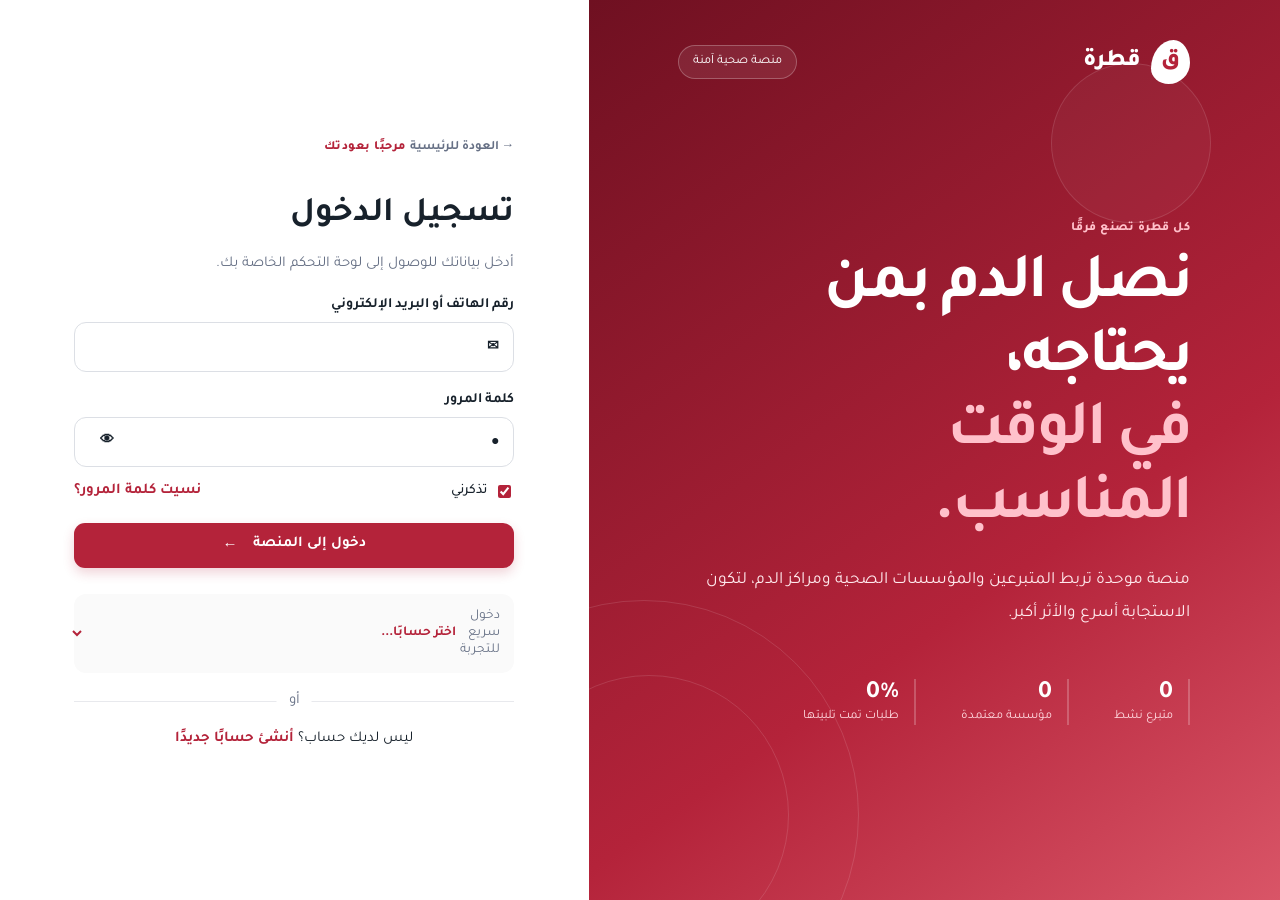
==== commit 682055af: "Add demo accounts and blood inventory" ====
--- a/login.html
+++ b/login.html
@@ -29,6 +29,7 @@
           <div class="form-between"><label class="check"><input type="checkbox" checked> تذكرني</label><button type="button" class="link-btn" id="forgot-password">نسيت كلمة المرور؟</button></div>
           <button class="primary-btn wide" type="submit">دخول إلى المنصة <span>←</span></button>
         </form>
+        <div class="demo-box"><span>دخول سريع للتجربة</span><select id="demo-account" aria-label="اختيار حساب تجريبي"><option value="">اختر حسابًا...</option></select></div>
         <div class="divider"><span>أو</span></div><p class="signup-line">ليس لديك حساب؟ <a class="link-btn" href="register.html">أنشئ حسابًا جديدًا</a></p>
       </div>
     </section>
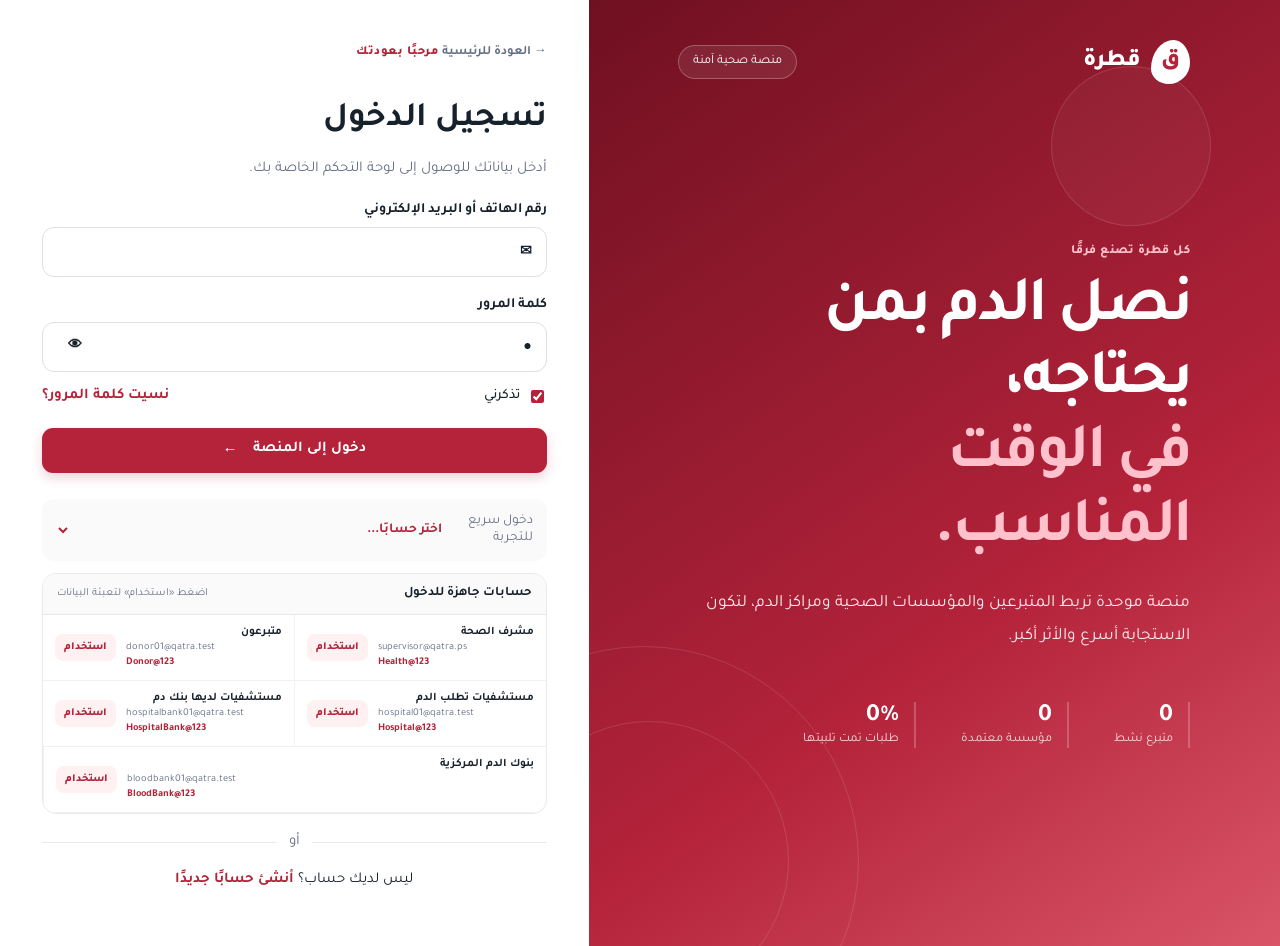
==== commit 2ca0ed86: "Split dashboard views into role-based pages" ====
--- a/login.html
+++ b/login.html
@@ -30,6 +30,10 @@
           <button class="primary-btn wide" type="submit">دخول إلى المنصة <span>←</span></button>
         </form>
         <div class="demo-box"><span>دخول سريع للتجربة</span><select id="demo-account" aria-label="اختيار حساب تجريبي"><option value="">اختر حسابًا...</option></select></div>
+        <section class="demo-credentials" aria-labelledby="demo-credentials-title">
+          <div class="demo-credentials-head"><strong id="demo-credentials-title">حسابات جاهزة للدخول</strong><small>اضغط «استخدام» لتعبئة البيانات</small></div>
+          <div id="demo-credentials-list" class="demo-credentials-list"></div>
+        </section>
         <div class="divider"><span>أو</span></div><p class="signup-line">ليس لديك حساب؟ <a class="link-btn" href="register.html">أنشئ حسابًا جديدًا</a></p>
       </div>
     </section>
--- a/styles.css
+++ b/styles.css
@@ -56,3 +56,17 @@
 /* Voluntary blood donation requests */
 .voluntary-list{display:flex;flex-direction:column;gap:12px}.voluntary-item{display:flex;align-items:center;gap:14px;border:1px solid var(--line);border-radius:15px;padding:16px;background:#fff}.voluntary-blood{width:58px;height:58px;border-radius:18px;background:var(--primary-soft);color:var(--primary);display:grid;place-items:center;font-size:1.12rem;font-weight:800;flex:none}.voluntary-main{display:flex;flex-direction:column;gap:5px;flex:1;min-width:0}.voluntary-main p{margin:0;font-size:.8rem;font-weight:700}.voluntary-main>small{font-size:.68rem;color:var(--muted)}.voluntary-actions{display:flex;gap:7px;flex-wrap:wrap;justify-content:flex-end}.voluntary-actions button{padding:9px 12px;font-size:.72rem}.donation-center-options{display:flex;flex-direction:column;gap:8px;margin-bottom:16px;max-height:300px;overflow:auto}.section-subtitle{font-size:.88rem;margin:5px 0 14px}.section-subtitle:not(:first-child){margin-top:26px;padding-top:20px;border-top:1px solid var(--line)}
 @media(max-width:700px){.voluntary-item{align-items:flex-start;flex-wrap:wrap}.voluntary-main{min-width:calc(100% - 76px)}.voluntary-actions{width:100%}.voluntary-actions button{flex:1}}
+
+.login-box{width:min(560px,100%)}
+.demo-credentials{margin-top:12px;border:1px solid var(--line);border-radius:14px;overflow:hidden;background:#fff}
+.demo-credentials-head{display:flex;align-items:center;justify-content:space-between;gap:12px;padding:12px 14px;background:#fafafa;border-bottom:1px solid var(--line)}
+.demo-credentials-head strong{font-size:.82rem}.demo-credentials-head small{font-size:.68rem;color:var(--muted)}
+.demo-credentials-list{display:grid;grid-template-columns:1fr 1fr;max-height:260px;overflow:auto}
+.demo-credential-row{display:flex;align-items:center;gap:10px;padding:11px 12px;border-bottom:1px solid #f0f1f2}
+.demo-credential-row:nth-child(odd){border-left:1px solid #f0f1f2}
+.demo-credential-row:last-child{grid-column:1/-1}
+.demo-credential-row>div{display:flex;flex-direction:column;gap:2px;min-width:0;flex:1}
+.demo-credential-row strong{font-size:.72rem;color:var(--ink)}.demo-credential-row span,.demo-credential-row small{font-size:.65rem;white-space:nowrap;overflow:hidden;text-overflow:ellipsis}.demo-credential-row span{color:var(--muted)}.demo-credential-row small{color:var(--primary);font-weight:700}
+.demo-use-btn{border:0;background:var(--primary-soft);color:var(--primary);border-radius:8px;padding:7px 9px;font-size:.68rem;font-weight:800}
+.demo-use-btn:hover{background:var(--primary);color:#fff}
+@media(max-width:560px){.demo-credentials-list{grid-template-columns:1fr}.demo-credential-row:nth-child(odd){border-left:0}.demo-credential-row:last-child{grid-column:auto}.demo-credentials-head{align-items:flex-start;flex-direction:column}}
